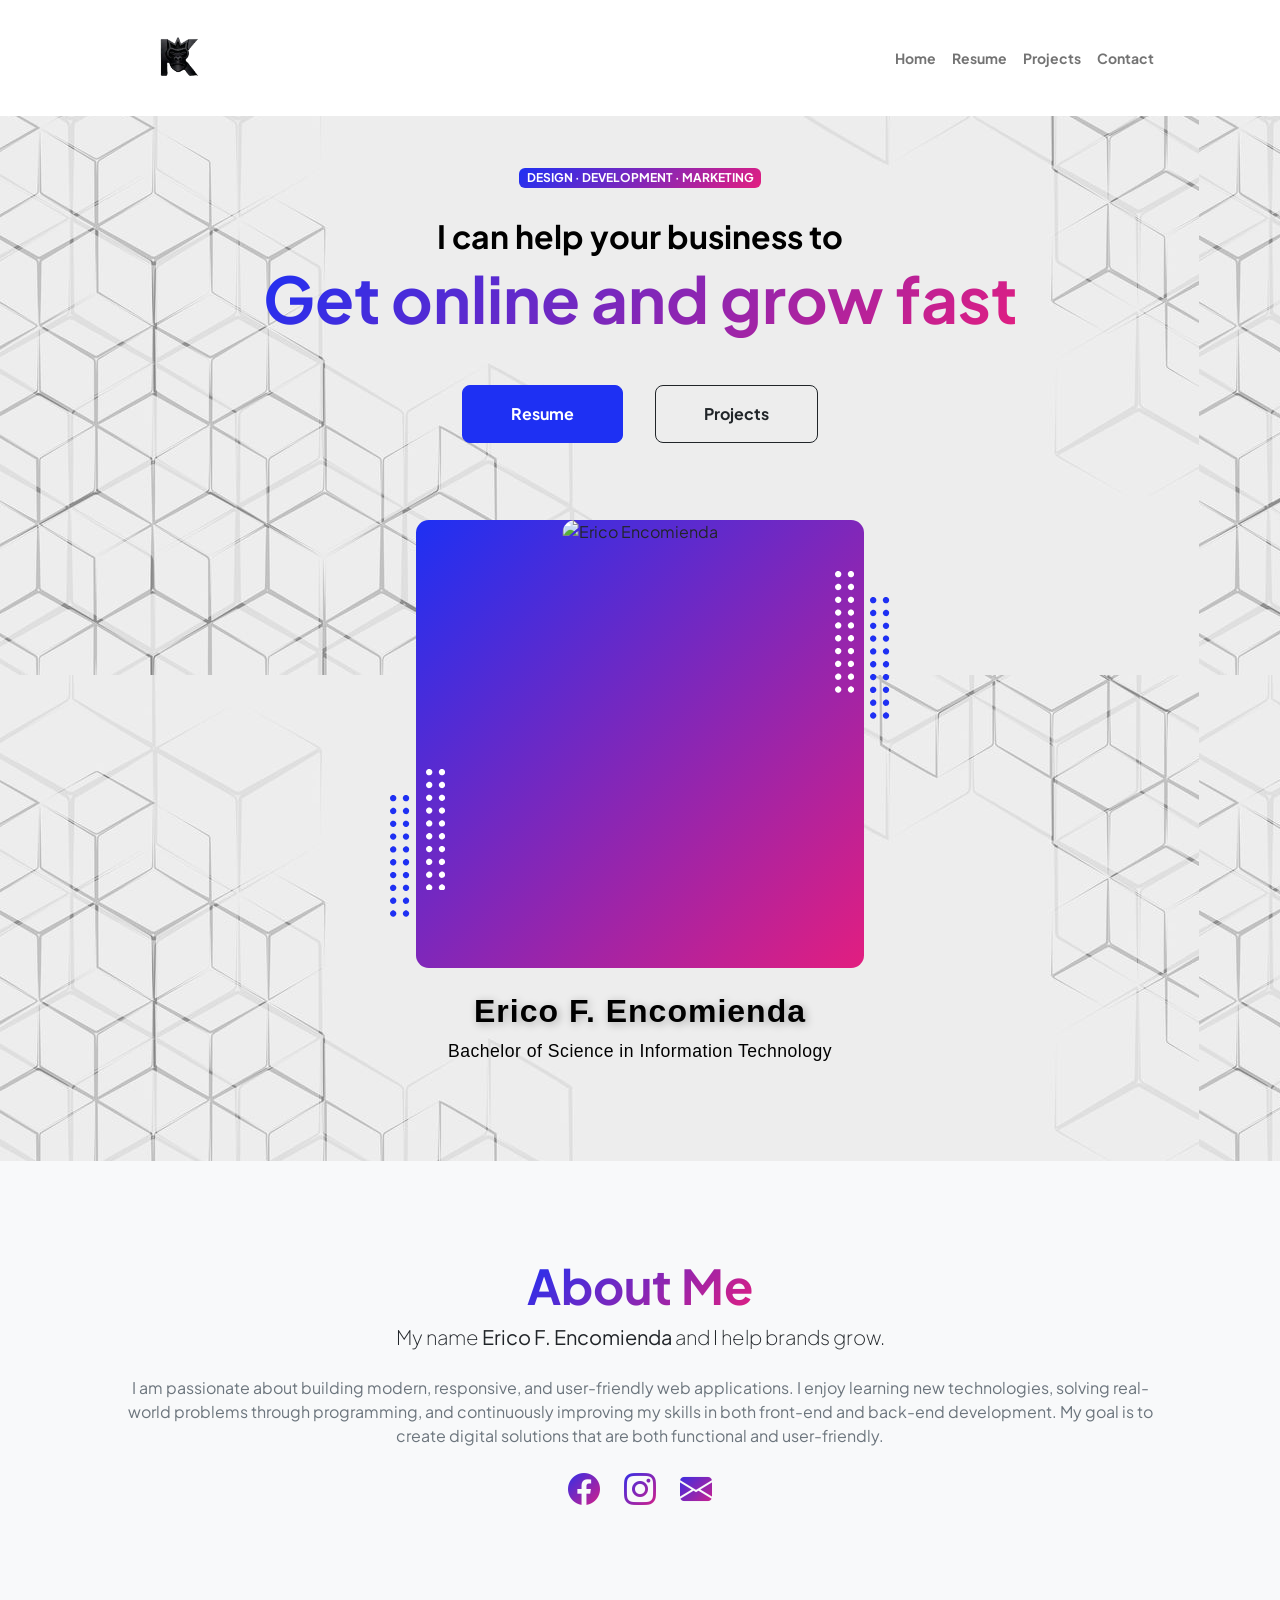
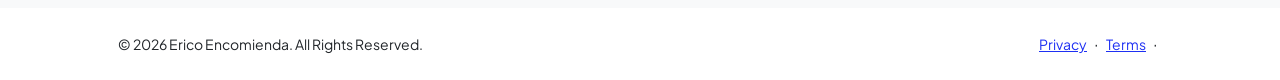
==== index.html @ 14b1902a "First commit" ====
<!DOCTYPE html>
<html lang="en">
    <head>
        <meta charset="utf-8" />
        <meta name="viewport" content="width=device-width, initial-scale=1, shrink-to-fit=no" />
        <meta name="description" content="" />
        <meta name="author" content="Erico" />
        <title>Kingcong</title>
        <link rel="icon" type="image/x-icon" href="images/icon3.png" />
        <link rel="preconnect" href="https://fonts.googleapis.com" />
        <link rel="preconnect" href="https://fonts.gstatic.com" crossorigin />
        <link href="https://fonts.googleapis.com/css2?family=Plus+Jakarta+Sans:wght@100;200;300;400;500;600;700;800;900&amp;display=swap" rel="stylesheet" />
        <link href="https://cdn.jsdelivr.net/npm/bootstrap-icons@1.8.1/font/bootstrap-icons.css" rel="stylesheet" />
        <link href="styles.css" rel="stylesheet" />
    </head>
    <body class="d-flex flex-column h-100">
        <main class="flex-shrink-0">
            <nav class="navbar navbar-expand-lg navbar-light bg-white py-3">
                <div class="container px-5">
                   <a class="navbar-brand d-flex align-items-center" href="index.html">
                            <img src="images/logo2.png" alt="Kingcong Logo" class="navbar-logo me-2">
                            <span class="fw-bolder text-primary"></span>
                        </a>
                    <button class="navbar-toggler" type="button" data-bs-toggle="collapse" data-bs-target="#navbarSupportedContent" aria-controls="navbarSupportedContent" aria-expanded="false" aria-label="Toggle navigation"><span class="navbar-toggler-icon"></span></button>
                    <div class="collapse navbar-collapse" id="navbarSupportedContent">
                        <ul class="navbar-nav ms-auto mb-2 mb-lg-0 small fw-bolder">
                            <li class="nav-item"><a class="nav-link" href="index.html">Home</a></li>
                            <li class="nav-item"><a class="nav-link" href="resume.html">Resume</a></li>
                            <li class="nav-item"><a class="nav-link" href="projects.html">Projects</a></li>
                            <li class="nav-item"><a class="nav-link" href="contact.html">Contact</a></li>
                        </ul>
                    </div>
                </div>
            </nav>

            <header class="py-5">
                <div class="container px-5 pb-5">
                    <div class="row gx-5 align-items-center">
                        <div class="col-xxl-5">
                            <div class="text-center text-xxl-start">
                                <div class="badge bg-gradient-primary-to-secondary text-white mb-4"><div class="text-uppercase">Design &middot; Development &middot; Marketing</div></div>
                                <div class="fs-2 fw-bold" style="color: black;">
                                I can help your business to
                                </div>
                                <h1 class="display-3 fw-bolder mb-5"><span class="text-gradient d-inline">Get online and grow fast</span></h1>
                                <div class="d-grid gap-3 d-sm-flex justify-content-sm-center justify-content-xxl-start mb-3">
                                    <a class="btn btn-primary btn-lg px-5 py-3 me-sm-3 fs-6 fw-bolder" href="resume.html">Resume</a>
                                    <a class="btn btn-outline-dark btn-lg px-5 py-3 fs-6 fw-bolder" href="projects.html">Projects</a>
                                </div>
                            </div>
                        </div>
                        <div class="col-xxl-7">
                            <div class="d-flex justify-content-center mt-5 mt-xxl-0">
                                <div class="profile bg-gradient-primary-to-secondary">
                                    <img class="profile-img" src="images/ME.png.png" alt="Erico Encomienda" />
                                    
                                    <div class="dots-1">
                                        <svg version="1.1" xmlns="http://www.w3.org/2000/svg" xmlns:xlink="http://www.w3.org/1999/xlink" x="0px" y="0px" viewBox="0 0 191.6 1215.4" style="enable-background: new 0 0 191.6 1215.4" xml:space="preserve">
                                            <g transform="translate(0.000000,1280.000000) scale(0.100000,-0.100000)">
                                                <path d="M227.7,12788.6c-105-35-200-141-222-248c-43-206,163-412,369-369c155,32,275,190,260,339c-11,105-90,213-190,262        C383.7,12801.6,289.7,12808.6,227.7,12788.6z"></path>
                                                <path d="M1507.7,12788.6c-151-50-253-216-222-362c25-119,136-230,254-255c194-41,395,142,375,339c-11,105-90,213-190,262        C1663.7,12801.6,1569.7,12808.6,1507.7,12788.6z"></path>
                                                <path d="M227.7,11508.6c-105-35-200-141-222-248c-43-206,163-412,369-369c155,32,275,190,260,339c-11,105-90,213-190,262        C383.7,11521.6,289.7,11528.6,227.7,11508.6z"></path>
                                                <path d="M1507.7,11508.6c-151-50-253-216-222-362c25-119,136-230,254-255c194-41,395,142,375,339c-11,105-90,213-190,262        C1663.7,11521.6,1569.7,11528.6,1507.7,11508.6z"></path>
                                                <path d="M227.7,10228.6c-105-35-200-141-222-248c-43-206,163-412,369-369c155,32,275,190,260,339c-11,105-90,213-190,262        C383.7,10241.6,289.7,10248.6,227.7,10228.6z"></path>
                                                <path d="M1507.7,10228.6c-105-35-200-141-222-248c-43-206,163-412,369-369c155,32,275,190,260,339c-11,105-90,213-190,262        C1663.7,10241.6,1569.7,10248.6,1507.7,10228.6z"></path>
                                                <path d="M227.7,8948.6c-105-35-200-141-222-248c-43-206,163-412,369-369c155,32,275,190,260,339c-11,105-90,213-190,262        C383.7,8961.6,289.7,8968.6,227.7,8948.6z"></path>
                                                <path d="M1507.7,8948.6c-105-35-200-141-222-248c-43-206,163-412,369-369c155,32,275,190,260,339c-11,105-90,213-190,262        C1663.7,8961.6,1569.7,8968.6,1507.7,8948.6z"></path>
                                                <path d="M227.7,7668.6c-105-35-200-141-222-248c-43-206,163-412,369-369c155,32,275,190,260,339c-11,105-90,213-190,262        C383.7,7681.6,289.7,7688.6,227.7,7668.6z"></path>
                                                <path d="M1507.7,7668.6c-105-35-200-141-222-248c-43-206,163-412,369-369c155,32,275,190,260,339c-11,105-90,213-190,262        C1663.7,7681.6,1569.7,7688.6,1507.7,7668.6z"></path>
                                                <path d="M227.7,6388.6c-105-35-200-141-222-248c-43-206,163-412,369-369c155,32,275,190,260,339c-11,105-90,213-190,262        C383.7,6401.6,289.7,6408.6,227.7,6388.6z"></path>
                                                <path d="M1507.7,6388.6c-105-35-200-141-222-248c-43-206,163-412,369-369c155,32,275,190,260,339c-11,105-90,213-190,262        C1663.7,6401.6,1569.7,6408.6,1507.7,6388.6z"></path>
                                                <path d="M227.7,5108.6c-105-35-200-141-222-248c-43-206,163-412,369-369c155,32,275,190,260,339c-11,105-90,213-190,262        C383.7,5121.6,289.7,5128.6,227.7,5108.6z"></path>
                                                <path d="M1507.7,5108.6c-105-35-200-141-222-248c-43-206,163-412,369-369c155,32,275,190,260,339c-11,105-90,213-190,262        C1663.7,5121.6,1569.7,5128.6,1507.7,5108.6z"></path>
                                                <path d="M227.7,3828.6c-105-35-200-141-222-248c-43-206,163-412,369-369c155,32,275,190,260,339c-11,105-90,213-190,262        C383.7,3841.6,289.7,3848.6,227.7,3828.6z"></path>
                                                <path d="M1507.7,3828.6c-105-35-200-141-222-248c-43-206,163-412,369-369c155,32,275,190,260,339c-11,105-90,213-190,262        C1663.7,3841.6,1569.7,3848.6,1507.7,3828.6z"></path>
                                                <path d="M227.7,2548.6c-105-35-200-141-222-248c-43-206,163-412,369-369c155,32,275,190,260,339c-11,105-90,213-190,262        C383.7,2561.6,289.7,2568.6,227.7,2548.6z"></path>
                                                <path d="M1507.7,2548.6c-105-35-200-141-222-248c-43-206,163-412,369-369c155,32,275,190,260,339c-11,105-90,213-190,262        C1663.7,2561.6,1569.7,2568.6,1507.7,2548.6z"></path>
                                                <path d="M227.7,1268.6c-105-35-200-141-222-248c-43-206,163-412,369-369c155,32,275,190,260,339c-11,105-90,213-190,262        C383.7,1281.6,289.7,1288.6,227.7,1268.6z"></path>
                                                <path d="M1507.7,1268.6c-105-35-200-141-222-248c-43-206,163-412,369-369c155,32,275,190,260,339c-11,105-90,213-190,262        C1663.7,1281.6,1569.7,1288.6,1507.7,1268.6z"></path>
                                            </g>
                                        </svg>

                                    </div>
                                    <div class="dots-2">

                                        <svg version="1.1" xmlns="http://www.w3.org/2000/svg" xmlns:xlink="http://www.w3.org/1999/xlink" x="0px" y="0px" viewBox="0 0 191.6 1215.4" style="enable-background: new 0 0 191.6 1215.4" xml:space="preserve">
                                            <g transform="translate(0.000000,1280.000000) scale(0.100000,-0.100000)">
                                                <path d="M227.7,12788.6c-105-35-200-141-222-248c-43-206,163-412,369-369c155,32,275,190,260,339c-11,105-90,213-190,262        C383.7,12801.6,289.7,12808.6,227.7,12788.6z"></path>
                                                <path d="M1507.7,12788.6c-151-50-253-216-222-362c25-119,136-230,254-255c194-41,395,142,375,339c-11,105-90,213-190,262        C1663.7,12801.6,1569.7,12808.6,1507.7,12788.6z"></path>
                                                <path d="M227.7,11508.6c-105-35-200-141-222-248c-43-206,163-412,369-369c155,32,275,190,260,339c-11,105-90,213-190,262        C383.7,11521.6,289.7,11528.6,227.7,11508.6z"></path>
                                                <path d="M1507.7,11508.6c-151-50-253-216-222-362c25-119,136-230,254-255c194-41,395,142,375,339c-11,105-90,213-190,262        C1663.7,11521.6,1569.7,11528.6,1507.7,11508.6z"></path>
                                                <path d="M227.7,10228.6c-105-35-200-141-222-248c-43-206,163-412,369-369c155,32,275,190,260,339c-11,105-90,213-190,262        C383.7,10241.6,289.7,10248.6,227.7,10228.6z"></path>
                                                <path d="M1507.7,10228.6c-105-35-200-141-222-248c-43-206,163-412,369-369c155,32,275,190,260,339c-11,105-90,213-190,262        C1663.7,10241.6,1569.7,10248.6,1507.7,10228.6z"></path>
                                                <path d="M227.7,8948.6c-105-35-200-141-222-248c-43-206,163-412,369-369c155,32,275,190,260,339c-11,105-90,213-190,262        C383.7,8961.6,289.7,8968.6,227.7,8948.6z"></path>
                                                <path d="M1507.7,8948.6c-105-35-200-141-222-248c-43-206,163-412,369-369c155,32,275,190,260,339c-11,105-90,213-190,262        C1663.7,8961.6,1569.7,8968.6,1507.7,8948.6z"></path>
                                                <path d="M227.7,7668.6c-105-35-200-141-222-248c-43-206,163-412,369-369c155,32,275,190,260,339c-11,105-90,213-190,262        C383.7,7681.6,289.7,7688.6,227.7,7668.6z"></path>
                                                <path d="M1507.7,7668.6c-105-35-200-141-222-248c-43-206,163-412,369-369c155,32,275,190,260,339c-11,105-90,213-190,262        C1663.7,7681.6,1569.7,7688.6,1507.7,7668.6z"></path>
                                                <path d="M227.7,6388.6c-105-35-200-141-222-248c-43-206,163-412,369-369c155,32,275,190,260,339c-11,105-90,213-190,262        C383.7,6401.6,289.7,6408.6,227.7,6388.6z"></path>
                                                <path d="M1507.7,6388.6c-105-35-200-141-222-248c-43-206,163-412,369-369c155,32,275,190,260,339c-11,105-90,213-190,262        C1663.7,6401.6,1569.7,6408.6,1507.7,6388.6z"></path>
                                                <path d="M227.7,5108.6c-105-35-200-141-222-248c-43-206,163-412,369-369c155,32,275,190,260,339c-11,105-90,213-190,262        C383.7,5121.6,289.7,5128.6,227.7,5108.6z"></path>
                                                <path d="M1507.7,5108.6c-105-35-200-141-222-248c-43-206,163-412,369-369c155,32,275,190,260,339c-11,105-90,213-190,262        C1663.7,5121.6,1569.7,5128.6,1507.7,5108.6z"></path>
                                                <path d="M227.7,3828.6c-105-35-200-141-222-248c-43-206,163-412,369-369c155,32,275,190,260,339c-11,105-90,213-190,262        C383.7,3841.6,289.7,3848.6,227.7,3828.6z"></path>
                                                <path d="M1507.7,3828.6c-105-35-200-141-222-248c-43-206,163-412,369-369c155,32,275,190,260,339c-11,105-90,213-190,262        C1663.7,3841.6,1569.7,3848.6,1507.7,3828.6z"></path>
                                                <path d="M227.7,2548.6c-105-35-200-141-222-248c-43-206,163-412,369-369c155,32,275,190,260,339c-11,105-90,213-190,262        C383.7,2561.6,289.7,2568.6,227.7,2548.6z"></path>
                                                <path d="M1507.7,2548.6c-105-35-200-141-222-248c-43-206,163-412,369-369c155,32,275,190,260,339c-11,105-90,213-190,262        C1663.7,2561.6,1569.7,2568.6,1507.7,2548.6z"></path>
                                                <path d="M227.7,1268.6c-105-35-200-141-222-248c-43-206,163-412,369-369c155,32,275,190,260,339c-11,105-90,213-190,262        C383.7,1281.6,289.7,1288.6,227.7,1268.6z"></path>
                                                <path d="M1507.7,1268.6c-105-35-200-141-222-248c-43-206,163-412,369-369c155,32,275,190,260,339c-11,105-90,213-190,262        C1663.7,1281.6,1569.7,1288.6,1507.7,1268.6z"></path>
                                            </g>
                                        </svg>
                                    </div>
                                    <div class="dots-3">
                                        <svg version="1.1" xmlns="http://www.w3.org/2000/svg" xmlns:xlink="http://www.w3.org/1999/xlink" x="0px" y="0px" viewBox="0 0 191.6 1215.4" style="enable-background: new 0 0 191.6 1215.4" xml:space="preserve">
                                            <g transform="translate(0.000000,1280.000000) scale(0.100000,-0.100000)">
                                                <path d="M227.7,12788.6c-105-35-200-141-222-248c-43-206,163-412,369-369c155,32,275,190,260,339c-11,105-90,213-190,262        C383.7,12801.6,289.7,12808.6,227.7,12788.6z"></path>
                                                <path d="M1507.7,12788.6c-151-50-253-216-222-362c25-119,136-230,254-255c194-41,395,142,375,339c-11,105-90,213-190,262        C1663.7,12801.6,1569.7,12808.6,1507.7,12788.6z"></path>
                                                <path d="M227.7,11508.6c-105-35-200-141-222-248c-43-206,163-412,369-369c155,32,275,190,260,339c-11,105-90,213-190,262        C383.7,11521.6,289.7,11528.6,227.7,11508.6z"></path>
                                                <path d="M1507.7,11508.6c-151-50-253-216-222-362c25-119,136-230,254-255c194-41,395,142,375,339c-11,105-90,213-190,262        C1663.7,11521.6,1569.7,11528.6,1507.7,11508.6z"></path>
                                                <path d="M227.7,10228.6c-105-35-200-141-222-248c-43-206,163-412,369-369c155,32,275,190,260,339c-11,105-90,213-190,262        C383.7,10241.6,289.7,10248.6,227.7,10228.6z"></path>
                                                <path d="M1507.7,10228.6c-105-35-200-141-222-248c-43-206,163-412,369-369c155,32,275,190,260,339c-11,105-90,213-190,262        C1663.7,10241.6,1569.7,10248.6,1507.7,10228.6z"></path>
                                                <path d="M227.7,8948.6c-105-35-200-141-222-248c-43-206,163-412,369-369c155,32,275,190,260,339c-11,105-90,213-190,262        C383.7,8961.6,289.7,8968.6,227.7,8948.6z"></path>
                                                <path d="M1507.7,8948.6c-105-35-200-141-222-248c-43-206,163-412,369-369c155,32,275,190,260,339c-11,105-90,213-190,262        C1663.7,8961.6,1569.7,8968.6,1507.7,8948.6z"></path>
                                                <path d="M227.7,7668.6c-105-35-200-141-222-248c-43-206,163-412,369-369c155,32,275,190,260,339c-11,105-90,213-190,262        C383.7,7681.6,289.7,7688.6,227.7,7668.6z"></path>
                                                <path d="M1507.7,7668.6c-105-35-200-141-222-248c-43-206,163-412,369-369c155,32,275,190,260,339c-11,105-90,213-190,262        C1663.7,7681.6,1569.7,7688.6,1507.7,7668.6z"></path>
                                                <path d="M227.7,6388.6c-105-35-200-141-222-248c-43-206,163-412,369-369c155,32,275,190,260,339c-11,105-90,213-190,262        C383.7,6401.6,289.7,6408.6,227.7,6388.6z"></path>
                                                <path d="M1507.7,6388.6c-105-35-200-141-222-248c-43-206,163-412,369-369c155,32,275,190,260,339c-11,105-90,213-190,262        C1663.7,6401.6,1569.7,6408.6,1507.7,6388.6z"></path>
                                                <path d="M227.7,5108.6c-105-35-200-141-222-248c-43-206,163-412,369-369c155,32,275,190,260,339c-11,105-90,213-190,262        C383.7,5121.6,289.7,5128.6,227.7,5108.6z"></path>
                                                <path d="M1507.7,5108.6c-105-35-200-141-222-248c-43-206,163-412,369-369c155,32,275,190,260,339c-11,105-90,213-190,262        C1663.7,5121.6,1569.7,5128.6,1507.7,5108.6z"></path>
                                                <path d="M227.7,3828.6c-105-35-200-141-222-248c-43-206,163-412,369-369c155,32,275,190,260,339c-11,105-90,213-190,262        C383.7,3841.6,289.7,3848.6,227.7,3828.6z"></path>
                                                <path d="M1507.7,3828.6c-105-35-200-141-222-248c-43-206,163-412,369-369c155,32,275,190,260,339c-11,105-90,213-190,262        C1663.7,3841.6,1569.7,3848.6,1507.7,3828.6z"></path>
                                                <path d="M227.7,2548.6c-105-35-200-141-222-248c-43-206,163-412,369-369c155,32,275,190,260,339c-11,105-90,213-190,262        C383.7,2561.6,289.7,2568.6,227.7,2548.6z"></path>
                                                <path d="M1507.7,2548.6c-105-35-200-141-222-248c-43-206,163-412,369-369c155,32,275,190,260,339c-11,105-90,213-190,262        C1663.7,2561.6,1569.7,2568.6,1507.7,2548.6z"></path>
                                                <path d="M227.7,1268.6c-105-35-200-141-222-248c-43-206,163-412,369-369c155,32,275,190,260,339c-11,105-90,213-190,262        C383.7,1281.6,289.7,1288.6,227.7,1268.6z"></path>
                                                <path d="M1507.7,1268.6c-105-35-200-141-222-248c-43-206,163-412,369-369c155,32,275,190,260,339c-11,105-90,213-190,262        C1663.7,1281.6,1569.7,1288.6,1507.7,1268.6z"></path>
                                            </g>
                                        </svg>
                                    </div>
                                    <div class="dots-4">
                                        <svg version="1.1" xmlns="http://www.w3.org/2000/svg" xmlns:xlink="http://www.w3.org/1999/xlink" x="0px" y="0px" viewBox="0 0 191.6 1215.4" style="enable-background: new 0 0 191.6 1215.4" xml:space="preserve">
                                            <g transform="translate(0.000000,1280.000000) scale(0.100000,-0.100000)">
                                                <path d="M227.7,12788.6c-105-35-200-141-222-248c-43-206,163-412,369-369c155,32,275,190,260,339c-11,105-90,213-190,262        C383.7,12801.6,289.7,12808.6,227.7,12788.6z"></path>
                                                <path d="M1507.7,12788.6c-151-50-253-216-222-362c25-119,136-230,254-255c194-41,395,142,375,339c-11,105-90,213-190,262        C1663.7,12801.6,1569.7,12808.6,1507.7,12788.6z"></path>
                                                <path d="M227.7,11508.6c-105-35-200-141-222-248c-43-206,163-412,369-369c155,32,275,190,260,339c-11,105-90,213-190,262        C383.7,11521.6,289.7,11528.6,227.7,11508.6z"></path>
                                                <path d="M1507.7,11508.6c-151-50-253-216-222-362c25-119,136-230,254-255c194-41,395,142,375,339c-11,105-90,213-190,262        C1663.7,11521.6,1569.7,11528.6,1507.7,11508.6z"></path>
                                                <path d="M227.7,10228.6c-105-35-200-141-222-248c-43-206,163-412,369-369c155,32,275,190,260,339c-11,105-90,213-190,262        C383.7,10241.6,289.7,10248.6,227.7,10228.6z"></path>
                                                <path d="M1507.7,10228.6c-105-35-200-141-222-248c-43-206,163-412,369-369c155,32,275,190,260,339c-11,105-90,213-190,262        C1663.7,10241.6,1569.7,10248.6,1507.7,10228.6z"></path>
                                                <path d="M227.7,8948.6c-105-35-200-141-222-248c-43-206,163-412,369-369c155,32,275,190,260,339c-11,105-90,213-190,262        C383.7,8961.6,289.7,8968.6,227.7,8948.6z"></path>
                                                <path d="M1507.7,8948.6c-105-35-200-141-222-248c-43-206,163-412,369-369c155,32,275,190,260,339c-11,105-90,213-190,262        C1663.7,8961.6,1569.7,8968.6,1507.7,8948.6z"></path>
                                                <path d="M227.7,7668.6c-105-35-200-141-222-248c-43-206,163-412,369-369c155,32,275,190,260,339c-11,105-90,213-190,262        C383.7,7681.6,289.7,7688.6,227.7,7668.6z"></path>
                                                <path d="M1507.7,7668.6c-105-35-200-141-222-248c-43-206,163-412,369-369c155,32,275,190,260,339c-11,105-90,213-190,262        C1663.7,7681.6,1569.7,7688.6,1507.7,7668.6z"></path>
                                                <path d="M227.7,6388.6c-105-35-200-141-222-248c-43-206,163-412,369-369c155,32,275,190,260,339c-11,105-90,213-190,262        C383.7,6401.6,289.7,6408.6,227.7,6388.6z"></path>
                                                <path d="M1507.7,6388.6c-105-35-200-141-222-248c-43-206,163-412,369-369c155,32,275,190,260,339c-11,105-90,213-190,262        C1663.7,6401.6,1569.7,6408.6,1507.7,6388.6z"></path>
                                                <path d="M227.7,5108.6c-105-35-200-141-222-248c-43-206,163-412,369-369c155,32,275,190,260,339c-11,105-90,213-190,262        C383.7,5121.6,289.7,5128.6,227.7,5108.6z"></path>
                                                <path d="M1507.7,5108.6c-105-35-200-141-222-248c-43-206,163-412,369-369c155,32,275,190,260,339c-11,105-90,213-190,262        C1663.7,5121.6,1569.7,5128.6,1507.7,5108.6z"></path>
                                                <path d="M227.7,3828.6c-105-35-200-141-222-248c-43-206,163-412,369-369c155,32,275,190,260,339c-11,105-90,213-190,262        C383.7,3841.6,289.7,3848.6,227.7,3828.6z"></path>
                                                <path d="M1507.7,3828.6c-105-35-200-141-222-248c-43-206,163-412,369-369c155,32,275,190,260,339c-11,105-90,213-190,262        C1663.7,3841.6,1569.7,3848.6,1507.7,3828.6z"></path>
                                                <path d="M227.7,2548.6c-105-35-200-141-222-248c-43-206,163-412,369-369c155,32,275,190,260,339c-11,105-90,213-190,262        C383.7,2561.6,289.7,2568.6,227.7,2548.6z"></path>
                                                <path d="M1507.7,2548.6c-105-35-200-141-222-248c-43-206,163-412,369-369c155,32,275,190,260,339c-11,105-90,213-190,262        C1663.7,2561.6,1569.7,2568.6,1507.7,2548.6z"></path>
                                                <path d="M227.7,1268.6c-105-35-200-141-222-248c-43-206,163-412,369-369c155,32,275,190,260,339c-11,105-90,213-190,262        C383.7,1281.6,289.7,1288.6,227.7,1268.6z"></path>
                                                <path d="M1507.7,1268.6c-105-35-200-141-222-248c-43-206,163-412,369-369c155,32,275,190,260,339c-11,105-90,213-190,262        C1663.7,1281.6,1569.7,1288.6,1507.7,1268.6z"></path>
                                            </g>
                                        </svg>
                                    </div>
                                </div>
                        </div>
                         <div class="profile-info mt-4">
                                <h2 class="profile-name">Erico F. Encomienda</h2>
                                <p class="profile-course">Bachelor of Science in Information Technology</p>
                            </div>
              
            </header>
            <section class="bg-light py-5">
                <div class="container px-5">
                    <div class="row gx-5 justify-content-center">
                        <div class="col-xxl-8">
                            <div class="text-center my-5">
                                <h2 class="display-5 fw-bolder"><span class="text-gradient d-inline">About Me</span></h2>
                                <p class="lead fw-light mb-4">My name <strong>Erico F. Encomienda</strong> and I help brands grow.</p>
                                <p class="text-muted text-center">I am passionate about building modern, responsive, and user-friendly web applications. I enjoy learning new technologies, solving real-world problems through programming, and continuously improving my skills in both front-end and back-end development. My goal is to create digital solutions that are both functional and user-friendly.</p>
                                <div class="d-flex justify-content-center fs-2 gap-4">
                                  <a class="text-gradient" href="https://facebook.com/king.encomienda.1" target="_blank">
                                    <i class="bi bi-facebook"></i></a>
                                <a class="text-gradient" href="https://instagram.com/congskieeeeee" target="_blank">
                                    <i class="bi bi-instagram"></i>                               </a>
                                <a class="text-gradient" 
                                    href="https://mail.google.com/mail/?view=cm&fs=1&to=ericoe64@gmail.com&su=Message%20from%20Portfolio&body=Hello%20Erico,%0AI%20want%20to%20contact%20you."
                                    target="_blank">
                                        <i class="bi bi-envelope-fill"></i>
                                    </a>
                                </div>
                            </div>
                        </div>
                    </div>
                </div>
            </section>
        </main>

        <footer class="bg-white py-4 mt-auto">
            <div class="container px-5">
                <div class="row align-items-center justify-content-between flex-column flex-sm-row">
                    <div class="col-auto"><div class="small m-0">© 2026 Erico Encomienda. All Rights Reserved.</div></div>
                    <div class="col-auto">
                        <a class="small" href="privacy.html">Privacy</a>
                        <span class="mx-1">&middot;</span>
                        <a class="small" href="terms.html">Terms</a>
                        <span class="mx-1">&middot;</span>
                    </div>
                </div>
            </div>
        </footer>

        <script src="https://cdn.jsdelivr.net/npm/bootstrap@5.2.3/dist/js/bootstrap.bundle.min.js"></script>

        <script src="scripts.js"></script>
        
    </body>
</html>
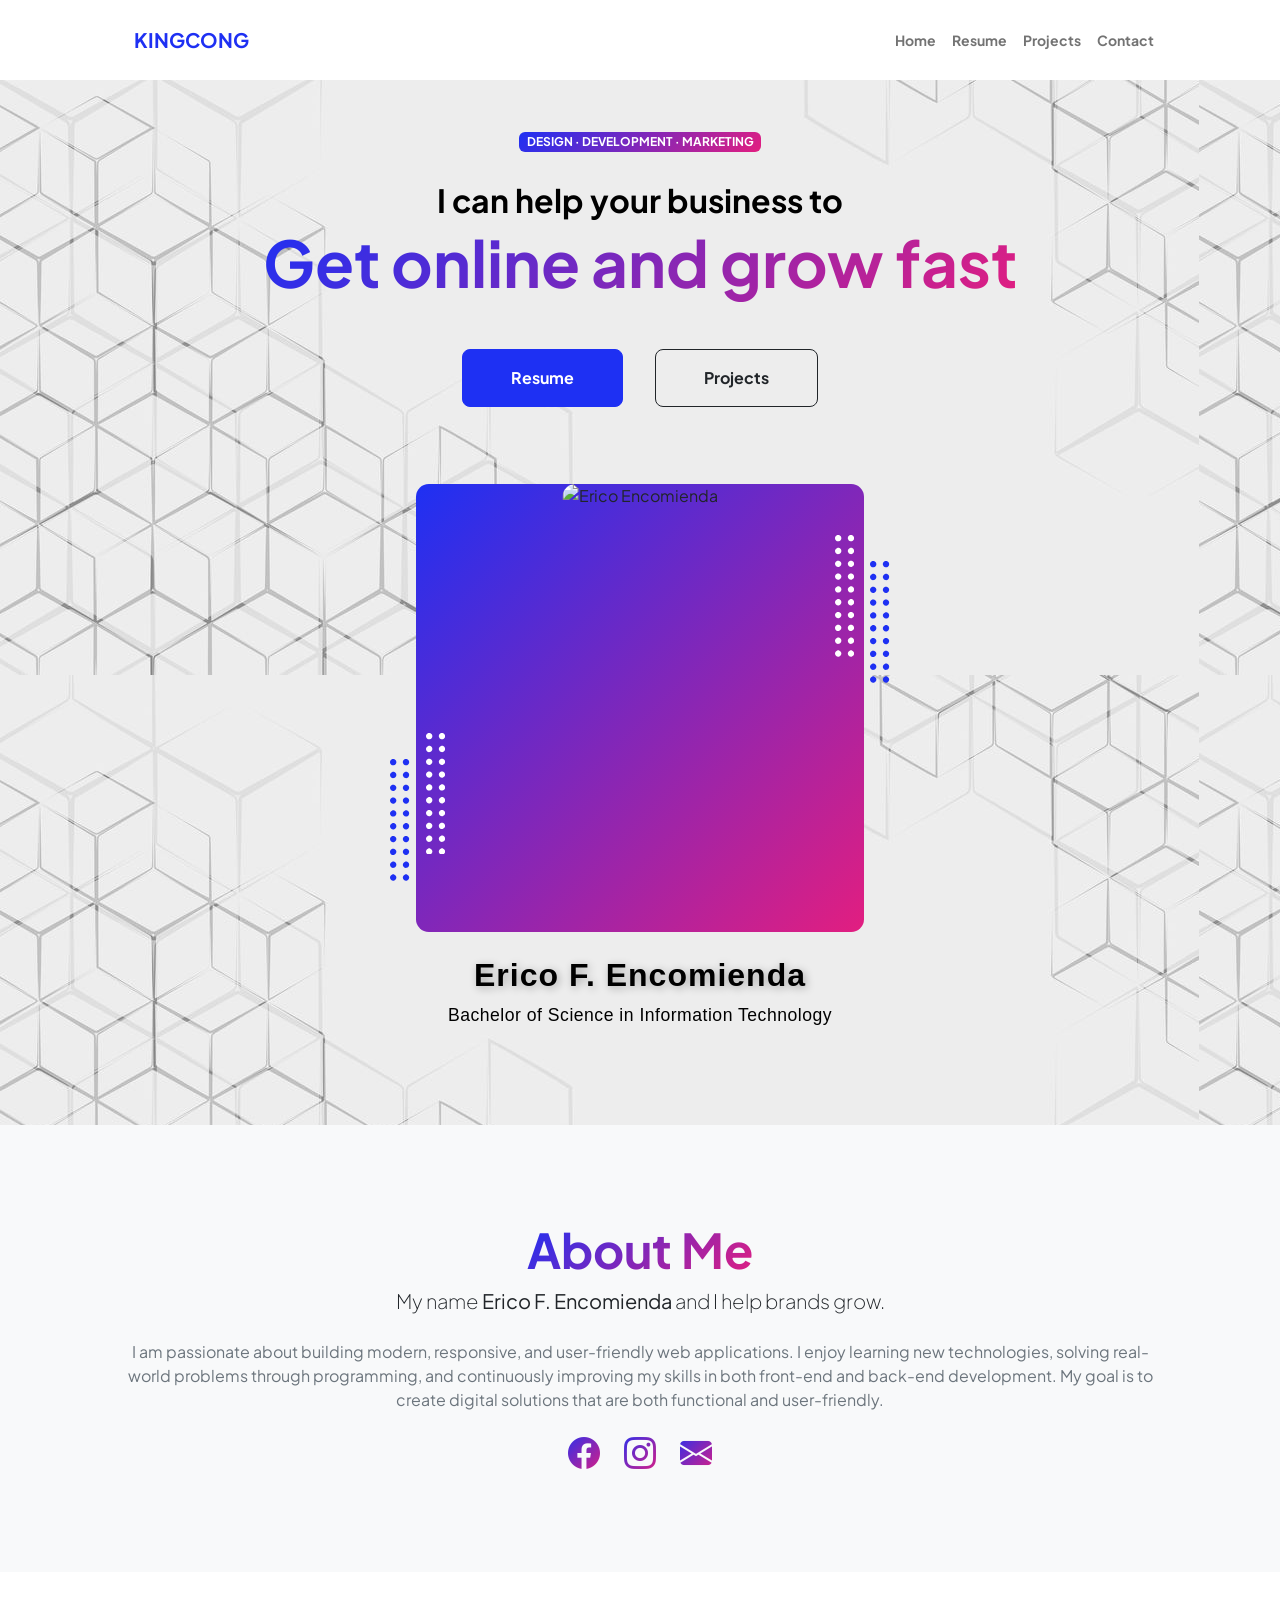
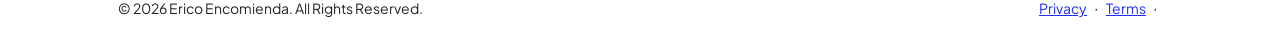
==== commit f50f8130: "wal na logo" ====
--- a/index.html
+++ b/index.html
@@ -18,8 +18,9 @@
             <nav class="navbar navbar-expand-lg navbar-light bg-white py-3">
                 <div class="container px-5">
                    <a class="navbar-brand d-flex align-items-center" href="index.html">
-                            <img src="images/logo2.png" alt="Kingcong Logo" class="navbar-logo me-2">
-                            <span class="fw-bolder text-primary"></span>
+                            <a class="navbar-brand fw-bolder text-primary" href="#">
+    KINGCONG
+</a>
                         </a>
                     <button class="navbar-toggler" type="button" data-bs-toggle="collapse" data-bs-target="#navbarSupportedContent" aria-controls="navbarSupportedContent" aria-expanded="false" aria-label="Toggle navigation"><span class="navbar-toggler-icon"></span></button>
                     <div class="collapse navbar-collapse" id="navbarSupportedContent">
